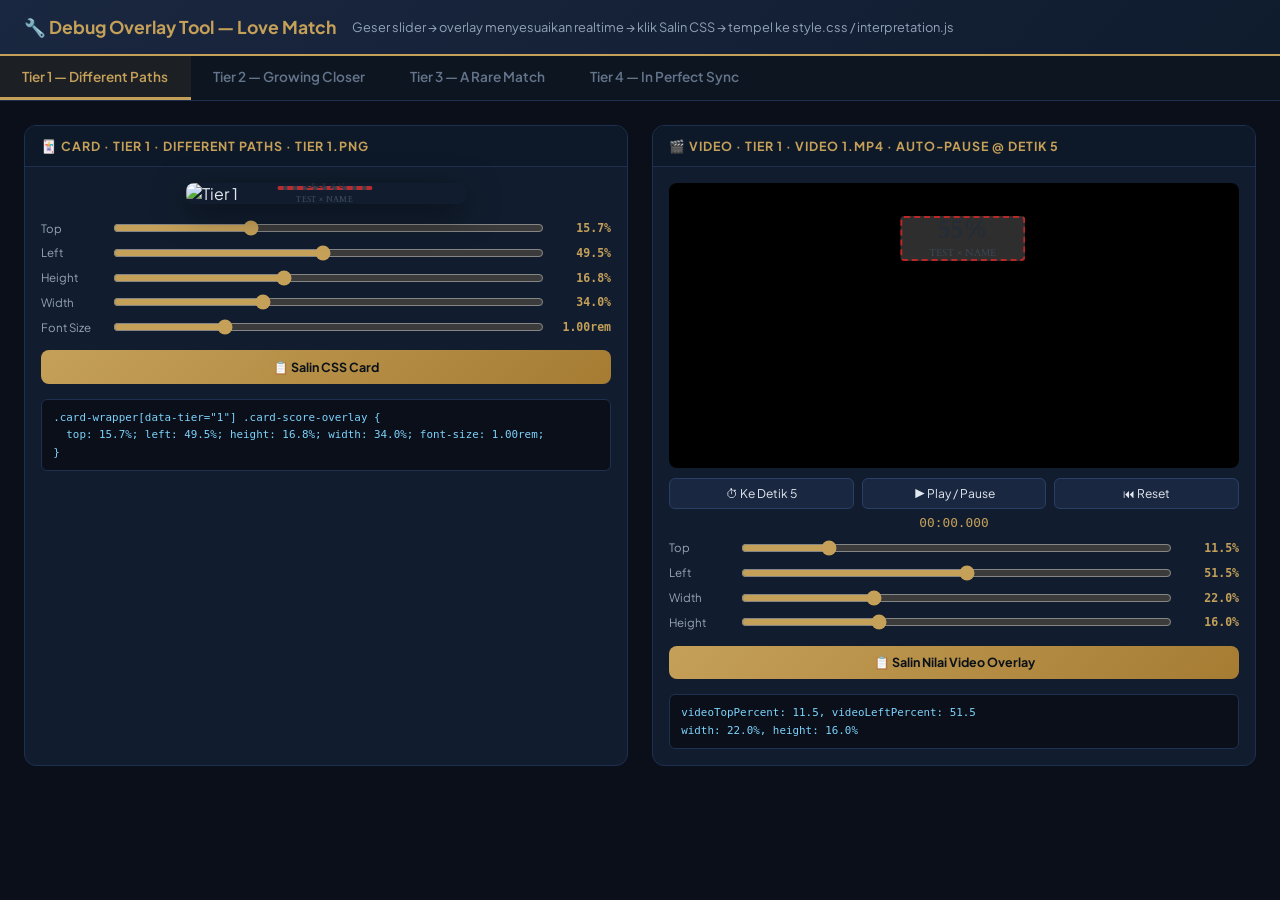
==== debug.html @ 2c143a5b "height" ====
<!DOCTYPE html>
<html lang="id">
<head>
  <meta charset="UTF-8">
  <meta name="viewport" content="width=device-width, initial-scale=1.0">
  <title>🔧 Debug Overlay – Love Match</title>
  <link rel="preconnect" href="https://fonts.googleapis.com">
  <link href="https://fonts.googleapis.com/css2?family=Cardo:wght@400;700&family=Plus+Jakarta+Sans:wght@400;500;600;700&display=swap" rel="stylesheet">
  <style>
    *, *::before, *::after { box-sizing: border-box; margin: 0; padding: 0; }
    body { font-family: 'Plus Jakarta Sans', sans-serif; background: #0a0f1a; color: #e2e8f0; min-height: 100vh; }

    .debug-header {
      background: linear-gradient(135deg, #1a2740, #0f1c2e);
      border-bottom: 2px solid #c5a059;
      padding: 1rem 1.5rem;
      display: flex; align-items: center; gap: 1rem;
    }
    .debug-header h1 { font-size: 1.1rem; color: #c5a059; }
    .debug-header span { font-size: 0.8rem; color: #94a3b8; }

    .tier-tabs {
      display: flex; background: #0d1520;
      border-bottom: 1px solid #1e3050; overflow-x: auto;
    }
    .tab-btn {
      padding: 0.75rem 1.4rem; background: none; border: none;
      color: #64748b; font-family: inherit; font-size: 0.85rem; font-weight: 600;
      cursor: pointer; border-bottom: 3px solid transparent; transition: all 0.2s; white-space: nowrap;
    }
    .tab-btn:hover { color: #c5a059; background: rgba(197,160,89,0.05); }
    .tab-btn.active { color: #c5a059; border-bottom-color: #c5a059; background: rgba(197,160,89,0.08); }

    .tier-panel { display: none; padding: 1.5rem; }
    .tier-panel.active { display: grid; grid-template-columns: 1fr 1fr; gap: 1.5rem; }
    @media (max-width: 900px) { .tier-panel.active { grid-template-columns: 1fr; } }

    .section-box { background: #111d2e; border: 1px solid #1e3050; border-radius: 12px; overflow: hidden; }
    .section-title {
      background: #0d1828; padding: 0.75rem 1rem;
      font-size: 0.78rem; font-weight: 700; color: #c5a059;
      text-transform: uppercase; letter-spacing: 0.08em;
      border-bottom: 1px solid #1e3050;
    }
    .section-body { padding: 1rem; }

    /* Card preview */
    .card-preview-wrap {
      position: relative; width: 100%; max-width: 280px;
      margin: 0 auto; border-radius: 8px; overflow: hidden;
      box-shadow: 0 8px 32px rgba(0,0,0,0.5);
    }
    .card-preview-wrap img { width: 100%; height: auto; display: block; }

    .card-overlay-debug {
      position: absolute; transform: translateX(-50%);
      text-align: center; font-family: 'Cardo', serif; color: #1e2836;
      z-index: 10; pointer-events: none;
      display: flex; flex-direction: column; align-items: center; justify-content: center;
      border: 2px dashed rgba(220, 38, 38, 0.8);
      background: rgba(255,255,255,0.15); border-radius: 4px;
    }
    .card-overlay-score { font-weight: 700; color: #1e2836; line-height: 1; }
    .card-overlay-names { font-weight: 600; margin-top: 0.1rem; color: #384454; letter-spacing: 0.04em; }

    /* Controls */
    .controls { margin-top: 1rem; display: flex; flex-direction: column; gap: 0.55rem; }
    .control-row { display: flex; align-items: center; gap: 0.75rem; }
    .control-row label { font-size: 0.72rem; color: #94a3b8; width: 60px; flex-shrink: 0; }
    .control-row input[type="range"] { flex: 1; accent-color: #c5a059; cursor: pointer; }
    .control-row .val { font-size: 0.72rem; font-weight: 700; color: #c5a059; width: 55px; text-align: right; font-family: monospace; }
    .copy-btn {
      width: 100%; margin-top: 0.4rem; padding: 0.55rem;
      background: linear-gradient(135deg, #c5a059, #a67c33);
      color: #0a1118; border: none; border-radius: 8px;
      font-family: inherit; font-size: 0.78rem; font-weight: 700; cursor: pointer; transition: opacity 0.2s;
    }
    .copy-btn:hover { opacity: 0.85; }
    .css-output {
      margin-top: 0.4rem; background: #0a0f1a; border: 1px solid #1e3050;
      border-radius: 6px; padding: 0.55rem 0.7rem;
      font-family: monospace; font-size: 0.68rem; color: #7dd3fc;
      white-space: pre; line-height: 1.6;
    }

    /* Video */
    .video-wrap { position: relative; background: #000; border-radius: 8px; overflow: hidden; }
    .video-wrap video { width: 100%; height: auto; display: block; }
    .video-overlay-debug {
      position: absolute; transform: translateX(-50%);
      text-align: center; font-family: 'Cardo', serif; color: #2b3542; pointer-events: none;
      border: 2px dashed rgba(220, 38, 38, 0.8);
      background: rgba(255,255,255,0.18); border-radius: 4px;
      display: flex; flex-direction: column; align-items: center; justify-content: center;
    }
    .video-overlay-score { font-size: 1.6rem; font-weight: 700; color: #232c38; line-height: 1; }
    .video-overlay-names { font-size: 0.65rem; color: #3b4756; margin-top: 0.15rem; }
    .vid-row { display: flex; gap: 0.5rem; margin-top: 0.6rem; }
    .vid-btn {
      flex: 1; padding: 0.45rem; background: #1a2740; border: 1px solid #2a3f68;
      color: #e2e8f0; border-radius: 6px; font-family: inherit; font-size: 0.75rem;
      cursor: pointer; transition: background 0.2s;
    }
    .vid-btn:hover { background: #243558; }
    .time-disp { text-align: center; font-family: monospace; font-size: 0.8rem; color: #c5a059; margin-top: 0.4rem; }
  </style>
</head>
<body>

<div class="debug-header">
  <h1>🔧 Debug Overlay Tool — Love Match</h1>
  <span>Geser slider → overlay menyesuaikan realtime → klik Salin CSS → tempel ke style.css / interpretation.js</span>
</div>

<div class="tier-tabs">
  <button class="tab-btn active" onclick="switchTab(1)">Tier 1 — Different Paths</button>
  <button class="tab-btn" onclick="switchTab(2)">Tier 2 — Growing Closer</button>
  <button class="tab-btn" onclick="switchTab(3)">Tier 3 — A Rare Match</button>
  <button class="tab-btn" onclick="switchTab(4)">Tier 4 — In Perfect Sync</button>
</div>

<!-- TIER 1 -->
<div id="panel-1" class="tier-panel active">
  <div class="section-box">
    <div class="section-title">🃏 Card · Tier 1 · Different Paths · tier 1.png</div>
    <div class="section-body">
      <div class="card-preview-wrap">
        <img src="card/tier 1.png" alt="Tier 1">
        <div class="card-overlay-debug" id="co-1" style="top:15.7%;left:49.5%;height:16.8%;width:34%;font-size:1rem;">
          <div class="card-overlay-score" style="font-size:1.3em;">55%</div>
          <div class="card-overlay-names" style="font-size:0.5em;">TEST × NAME</div>
        </div>
      </div>
      <div class="controls">
        <div class="control-row"><label>Top</label><input type="range" min="0" max="50" step="0.1" value="15.7" oninput="updCard(1,'top',this.value)"><span class="val" id="c1-top">15.7%</span></div>
        <div class="control-row"><label>Left</label><input type="range" min="30" max="70" step="0.5" value="49.5" oninput="updCard(1,'left',this.value)"><span class="val" id="c1-left">49.5%</span></div>
        <div class="control-row"><label>Height</label><input type="range" min="5" max="35" step="0.1" value="16.8" oninput="updCard(1,'height',this.value)"><span class="val" id="c1-height">16.8%</span></div>
        <div class="control-row"><label>Width</label><input type="range" min="10" max="80" step="0.5" value="34" oninput="updCard(1,'width',this.value)"><span class="val" id="c1-width">34.0%</span></div>
        <div class="control-row"><label>Font Size</label><input type="range" min="0.5" max="2.5" step="0.05" value="1" oninput="updCard(1,'fontSize',this.value)"><span class="val" id="c1-fontSize">1.00rem</span></div>
        <button class="copy-btn" onclick="copyCard(1)">📋 Salin CSS Card</button>
        <div class="css-output" id="css-c1">.card-wrapper[data-tier="1"] .card-score-overlay {
  top: 15.7%; left: 49.5%; height: 16.8%; width: 34.0%; font-size: 1.00rem;
}</div>
      </div>
    </div>
  </div>
  <div class="section-box">
    <div class="section-title">🎬 Video · Tier 1 · Video 1.mp4 · auto-pause @ detik 5</div>
    <div class="section-body">
      <div class="video-wrap">
        <video id="vid-1" src="video/tier/Video 1.mp4" preload="metadata"></video>
        <div class="video-overlay-debug" id="vo-1" style="top:11.5%;left:51.5%;width:22%;height:16%;">
          <div class="video-overlay-score">55%</div>
          <div class="video-overlay-names">TEST × NAME</div>
        </div>
      </div>
      <div class="vid-row">
        <button class="vid-btn" onclick="goSec(1,5)">⏱ Ke Detik 5</button>
        <button class="vid-btn" onclick="pp(1)">▶ Play / Pause</button>
        <button class="vid-btn" onclick="goSec(1,0)">⏮ Reset</button>
      </div>
      <div class="time-disp" id="td-1">00:00.000</div>
      <div class="controls" style="margin-top:.6rem">
        <div class="control-row"><label>Top</label><input type="range" min="0" max="60" step="0.5" value="11.5" oninput="updVid(1,'top',this.value)"><span class="val" id="v1-top">11.5%</span></div>
        <div class="control-row"><label>Left</label><input type="range" min="20" max="80" step="0.5" value="51.5" oninput="updVid(1,'left',this.value)"><span class="val" id="v1-left">51.5%</span></div>
        <div class="control-row"><label>Width</label><input type="range" min="10" max="50" step="0.5" value="22" oninput="updVid(1,'width',this.value)"><span class="val" id="v1-width">22.0%</span></div>
        <div class="control-row"><label>Height</label><input type="range" min="5" max="40" step="0.5" value="16" oninput="updVid(1,'height',this.value)"><span class="val" id="v1-height">16.0%</span></div>
        <button class="copy-btn" onclick="copyVid(1)">📋 Salin Nilai Video Overlay</button>
        <div class="css-output" id="css-v1">videoTopPercent: 11.5, videoLeftPercent: 51.5
width: 22.0%, height: 16.0%</div>
      </div>
    </div>
  </div>
</div>

<!-- TIER 2 -->
<div id="panel-2" class="tier-panel">
  <div class="section-box">
    <div class="section-title">🃏 Card · Tier 2 · Growing Closer · tier 2.png</div>
    <div class="section-body">
      <div class="card-preview-wrap">
        <img src="card/tier 2.png" alt="Tier 2">
        <div class="card-overlay-debug" id="co-2" style="top:13%;left:50%;height:12.7%;width:34%;font-size:1rem;">
          <div class="card-overlay-score" style="font-size:1.3em;">67%</div>
          <div class="card-overlay-names" style="font-size:0.5em;">TEST × NAME</div>
        </div>
      </div>
      <div class="controls">
        <div class="control-row"><label>Top</label><input type="range" min="0" max="50" step="0.1" value="13" oninput="updCard(2,'top',this.value)"><span class="val" id="c2-top">13.0%</span></div>
        <div class="control-row"><label>Left</label><input type="range" min="30" max="70" step="0.5" value="50" oninput="updCard(2,'left',this.value)"><span class="val" id="c2-left">50.0%</span></div>
        <div class="control-row"><label>Height</label><input type="range" min="5" max="35" step="0.1" value="12.7" oninput="updCard(2,'height',this.value)"><span class="val" id="c2-height">12.7%</span></div>
        <div class="control-row"><label>Width</label><input type="range" min="10" max="80" step="0.5" value="34" oninput="updCard(2,'width',this.value)"><span class="val" id="c2-width">34.0%</span></div>
        <div class="control-row"><label>Font Size</label><input type="range" min="0.5" max="2.5" step="0.05" value="1" oninput="updCard(2,'fontSize',this.value)"><span class="val" id="c2-fontSize">1.00rem</span></div>
        <button class="copy-btn" onclick="copyCard(2)">📋 Salin CSS Card</button>
        <div class="css-output" id="css-c2">.card-wrapper[data-tier="2"] .card-score-overlay {
  top: 13.0%; left: 50.0%; height: 12.7%; width: 34.0%; font-size: 1.00rem;
}</div>
      </div>
    </div>
  </div>
  <div class="section-box">
    <div class="section-title">🎬 Video · Tier 2 · Video 2.mp4 · auto-pause @ detik 5</div>
    <div class="section-body">
      <div class="video-wrap">
        <video id="vid-2" src="video/tier/Video 2.mp4" preload="metadata"></video>
        <div class="video-overlay-debug" id="vo-2" style="top:13.5%;left:51.5%;width:22%;height:16%;">
          <div class="video-overlay-score">67%</div>
          <div class="video-overlay-names">TEST × NAME</div>
        </div>
      </div>
      <div class="vid-row">
        <button class="vid-btn" onclick="goSec(2,5)">⏱ Ke Detik 5</button>
        <button class="vid-btn" onclick="pp(2)">▶ Play / Pause</button>
        <button class="vid-btn" onclick="goSec(2,0)">⏮ Reset</button>
      </div>
      <div class="time-disp" id="td-2">00:00.000</div>
      <div class="controls" style="margin-top:.6rem">
        <div class="control-row"><label>Top</label><input type="range" min="0" max="60" step="0.5" value="13.5" oninput="updVid(2,'top',this.value)"><span class="val" id="v2-top">13.5%</span></div>
        <div class="control-row"><label>Left</label><input type="range" min="20" max="80" step="0.5" value="51.5" oninput="updVid(2,'left',this.value)"><span class="val" id="v2-left">51.5%</span></div>
        <div class="control-row"><label>Width</label><input type="range" min="10" max="50" step="0.5" value="22" oninput="updVid(2,'width',this.value)"><span class="val" id="v2-width">22.0%</span></div>
        <div class="control-row"><label>Height</label><input type="range" min="5" max="40" step="0.5" value="16" oninput="updVid(2,'height',this.value)"><span class="val" id="v2-height">16.0%</span></div>
        <button class="copy-btn" onclick="copyVid(2)">📋 Salin Nilai Video Overlay</button>
        <div class="css-output" id="css-v2">videoTopPercent: 13.5, videoLeftPercent: 51.5
width: 22.0%, height: 16.0%</div>
      </div>
    </div>
  </div>
</div>

<!-- TIER 3 -->
<div id="panel-3" class="tier-panel">
  <div class="section-box">
    <div class="section-title">🃏 Card · Tier 3 · A Rare Match · tier 3.png</div>
    <div class="section-body">
      <div class="card-preview-wrap">
        <img src="card/tier 3.png" alt="Tier 3">
        <div class="card-overlay-debug" id="co-3" style="top:7.1%;left:63%;height:14.5%;width:34%;font-size:1rem;">
          <div class="card-overlay-score" style="font-size:1.3em;">80%</div>
          <div class="card-overlay-names" style="font-size:0.5em;">TEST × NAME</div>
        </div>
      </div>
      <div class="controls">
        <div class="control-row"><label>Top</label><input type="range" min="0" max="50" step="0.1" value="7.1" oninput="updCard(3,'top',this.value)"><span class="val" id="c3-top">7.1%</span></div>
        <div class="control-row"><label>Left</label><input type="range" min="30" max="70" step="0.5" value="63" oninput="updCard(3,'left',this.value)"><span class="val" id="c3-left">63.0%</span></div>
        <div class="control-row"><label>Height</label><input type="range" min="5" max="35" step="0.1" value="14.5" oninput="updCard(3,'height',this.value)"><span class="val" id="c3-height">14.5%</span></div>
        <div class="control-row"><label>Width</label><input type="range" min="10" max="80" step="0.5" value="34" oninput="updCard(3,'width',this.value)"><span class="val" id="c3-width">34.0%</span></div>
        <div class="control-row"><label>Font Size</label><input type="range" min="0.5" max="2.5" step="0.05" value="1" oninput="updCard(3,'fontSize',this.value)"><span class="val" id="c3-fontSize">1.00rem</span></div>
        <button class="copy-btn" onclick="copyCard(3)">📋 Salin CSS Card</button>
        <div class="css-output" id="css-c3">.card-wrapper[data-tier="3"] .card-score-overlay {
  top: 7.1%; left: 63.0%; height: 14.5%; width: 34.0%; font-size: 1.00rem;
}</div>
      </div>
    </div>
  </div>
  <div class="section-box">
    <div class="section-title">🎬 Video · Tier 3 · Video 3.mp4 · auto-pause @ detik 5</div>
    <div class="section-body">
      <div class="video-wrap">
        <video id="vid-3" src="video/tier/Video 3.mp4" preload="metadata"></video>
        <div class="video-overlay-debug" id="vo-3" style="top:15.5%;left:51.5%;width:22%;height:16%;">
          <div class="video-overlay-score">80%</div>
          <div class="video-overlay-names">TEST × NAME</div>
        </div>
      </div>
      <div class="vid-row">
        <button class="vid-btn" onclick="goSec(3,5)">⏱ Ke Detik 5</button>
        <button class="vid-btn" onclick="pp(3)">▶ Play / Pause</button>
        <button class="vid-btn" onclick="goSec(3,0)">⏮ Reset</button>
      </div>
      <div class="time-disp" id="td-3">00:00.000</div>
      <div class="controls" style="margin-top:.6rem">
        <div class="control-row"><label>Top</label><input type="range" min="0" max="60" step="0.5" value="15.5" oninput="updVid(3,'top',this.value)"><span class="val" id="v3-top">15.5%</span></div>
        <div class="control-row"><label>Left</label><input type="range" min="20" max="80" step="0.5" value="51.5" oninput="updVid(3,'left',this.value)"><span class="val" id="v3-left">51.5%</span></div>
        <div class="control-row"><label>Width</label><input type="range" min="10" max="50" step="0.5" value="22" oninput="updVid(3,'width',this.value)"><span class="val" id="v3-width">22.0%</span></div>
        <div class="control-row"><label>Height</label><input type="range" min="5" max="40" step="0.5" value="16" oninput="updVid(3,'height',this.value)"><span class="val" id="v3-height">16.0%</span></div>
        <button class="copy-btn" onclick="copyVid(3)">📋 Salin Nilai Video Overlay</button>
        <div class="css-output" id="css-v3">videoTopPercent: 15.5, videoLeftPercent: 51.5
width: 22.0%, height: 16.0%</div>
      </div>
    </div>
  </div>
</div>

<!-- TIER 4 -->
<div id="panel-4" class="tier-panel">
  <div class="section-box">
    <div class="section-title">🃏 Card · Tier 4 · In Perfect Sync · tier 4.png</div>
    <div class="section-body">
      <div class="card-preview-wrap">
        <img src="card/tier 4.png" alt="Tier 4">
        <div class="card-overlay-debug" id="co-4" style="top:8.5%;left:50%;height:15.5%;width:34%;font-size:1rem;">
          <div class="card-overlay-score" style="font-size:1.3em;">92%</div>
          <div class="card-overlay-names" style="font-size:0.5em;">TEST × NAME</div>
        </div>
      </div>
      <div class="controls">
        <div class="control-row"><label>Top</label><input type="range" min="0" max="50" step="0.1" value="8.5" oninput="updCard(4,'top',this.value)"><span class="val" id="c4-top">8.5%</span></div>
        <div class="control-row"><label>Left</label><input type="range" min="30" max="70" step="0.5" value="50" oninput="updCard(4,'left',this.value)"><span class="val" id="c4-left">50.0%</span></div>
        <div class="control-row"><label>Height</label><input type="range" min="5" max="35" step="0.1" value="15.5" oninput="updCard(4,'height',this.value)"><span class="val" id="c4-height">15.5%</span></div>
        <div class="control-row"><label>Width</label><input type="range" min="10" max="80" step="0.5" value="34" oninput="updCard(4,'width',this.value)"><span class="val" id="c4-width">34.0%</span></div>
        <div class="control-row"><label>Font Size</label><input type="range" min="0.5" max="2.5" step="0.05" value="1" oninput="updCard(4,'fontSize',this.value)"><span class="val" id="c4-fontSize">1.00rem</span></div>
        <button class="copy-btn" onclick="copyCard(4)">📋 Salin CSS Card</button>
        <div class="css-output" id="css-c4">.card-wrapper[data-tier="4"] .card-score-overlay {
  top: 8.5%; left: 50.0%; height: 15.5%; width: 34.0%; font-size: 1.00rem;
}</div>
      </div>
    </div>
  </div>
  <div class="section-box">
    <div class="section-title">🎬 Video · Tier 4 · Video 4.mp4 · auto-pause @ detik 5</div>
    <div class="section-body">
      <div class="video-wrap">
        <video id="vid-4" src="video/tier/Video 4.mp4" preload="metadata"></video>
        <div class="video-overlay-debug" id="vo-4" style="top:18%;left:51.5%;width:22%;height:16%;">
          <div class="video-overlay-score">92%</div>
          <div class="video-overlay-names">TEST × NAME</div>
        </div>
      </div>
      <div class="vid-row">
        <button class="vid-btn" onclick="goSec(4,5)">⏱ Ke Detik 5</button>
        <button class="vid-btn" onclick="pp(4)">▶ Play / Pause</button>
        <button class="vid-btn" onclick="goSec(4,0)">⏮ Reset</button>
      </div>
      <div class="time-disp" id="td-4">00:00.000</div>
      <div class="controls" style="margin-top:.6rem">
        <div class="control-row"><label>Top</label><input type="range" min="0" max="60" step="0.5" value="18" oninput="updVid(4,'top',this.value)"><span class="val" id="v4-top">18.0%</span></div>
        <div class="control-row"><label>Left</label><input type="range" min="20" max="80" step="0.5" value="51.5" oninput="updVid(4,'left',this.value)"><span class="val" id="v4-left">51.5%</span></div>
        <div class="control-row"><label>Width</label><input type="range" min="10" max="50" step="0.5" value="22" oninput="updVid(4,'width',this.value)"><span class="val" id="v4-width">22.0%</span></div>
        <div class="control-row"><label>Height</label><input type="range" min="5" max="40" step="0.5" value="16" oninput="updVid(4,'height',this.value)"><span class="val" id="v4-height">16.0%</span></div>
        <button class="copy-btn" onclick="copyVid(4)">📋 Salin Nilai Video Overlay</button>
        <div class="css-output" id="css-v4">videoTopPercent: 18.0, videoLeftPercent: 51.5
width: 22.0%, height: 16.0%</div>
      </div>
    </div>
  </div>
</div>

<script>
  // Tab switch
  function switchTab(n) {
    document.querySelectorAll('.tier-panel').forEach(p => p.classList.remove('active'));
    document.querySelectorAll('.tab-btn').forEach(b => b.classList.remove('active'));
    document.getElementById('panel-' + n).classList.add('active');
    document.querySelectorAll('.tab-btn')[n - 1].classList.add('active');
  }

  // Card state
  const cs = {
    1: {top:15.7, left:49.5, height:16.8, width:34, fontSize:1.0},
    2: {top:13.0, left:50.0, height:12.7, width:34, fontSize:1.0},
    3: {top:7.1,  left:63.0, height:14.5, width:34, fontSize:1.0},
    4: {top:8.5,  left:50.0, height:15.5, width:34, fontSize:1.0}
  };

  function updCard(t, p, v) {
    v = parseFloat(v); cs[t][p] = v;
    const el = document.getElementById('co-' + t);
    el.style.top = cs[t].top + '%';
    el.style.left = cs[t].left + '%';
    el.style.height = cs[t].height + '%';
    el.style.width = cs[t].width + '%';
    el.style.fontSize = cs[t].fontSize + 'rem';
    
    if (p === 'fontSize') {
      document.getElementById('c' + t + '-' + p).textContent = v.toFixed(2) + 'rem';
    } else {
      document.getElementById('c' + t + '-' + p).textContent = v.toFixed(1) + '%';
    }

    const s = cs[t];
    document.getElementById('css-c' + t).textContent =
      `.card-wrapper[data-tier="${t}"] .card-score-overlay {\n  top: ${s.top.toFixed(1)}%; left: ${s.left.toFixed(1)}%; height: ${s.height.toFixed(1)}%; width: ${s.width.toFixed(1)}%; font-size: ${s.fontSize.toFixed(2)}rem;\n}`;
  }

  function copyCard(t) {
    navigator.clipboard.writeText(document.getElementById('css-c' + t).textContent)
      .then(() => { event.target.textContent = '✅ Tersalin!'; setTimeout(() => event.target.textContent = '📋 Salin CSS Card', 1500); });
  }

  // Video state
  const vs = {
    1: {top:11.5, left:51.5, width:22, height:16},
    2: {top:13.5, left:51.5, width:22, height:16},
    3: {top:15.5, left:51.5, width:22, height:16},
    4: {top:18.0, left:51.5, width:22, height:16}
  };

  function updVid(t, p, v) {
    v = parseFloat(v); vs[t][p] = v;
    const el = document.getElementById('vo-' + t);
    el.style.top = vs[t].top + '%'; el.style.left = vs[t].left + '%';
    el.style.width = vs[t].width + '%'; el.style.height = vs[t].height + '%';
    document.getElementById('v' + t + '-' + p).textContent = v.toFixed(1) + '%';
    const s = vs[t];
    document.getElementById('css-v' + t).textContent =
      `videoTopPercent: ${s.top.toFixed(1)}, videoLeftPercent: ${s.left.toFixed(1)}\nwidth: ${s.width.toFixed(1)}%, height: ${s.height.toFixed(1)}%`;
  }

  function copyVid(t) {
    navigator.clipboard.writeText(document.getElementById('css-v4' ? 'css-v' + t : '').textContent || document.getElementById('css-v' + t).textContent)
      .then(() => { event.target.textContent = '✅ Tersalin!'; setTimeout(() => event.target.textContent = '📋 Salin Nilai Video Overlay', 1500); });
  }

  function goSec(t, sec) {
    const v = document.getElementById('vid-' + t);
    v.currentTime = sec; v.pause();
  }

  function pp(t) {
    const v = document.getElementById('vid-' + t);
    v.paused ? v.play() : v.pause();
  }

  function fmtTime(t) {
    const m = String(Math.floor(t / 60)).padStart(2,'0');
    const s = String(Math.floor(t % 60)).padStart(2,'0');
    const ms = String(Math.round((t % 1)*1000)).padStart(3,'0');
    return `${m}:${s}.${ms}`;
  }

  [1,2,3,4].forEach(t => {
    const v = document.getElementById('vid-' + t);
    v.addEventListener('timeupdate', () => { document.getElementById('td-' + t).textContent = fmtTime(v.currentTime); });
    v.addEventListener('loadedmetadata', () => goSec(t, 5));
  });
</script>
</body>
</html>
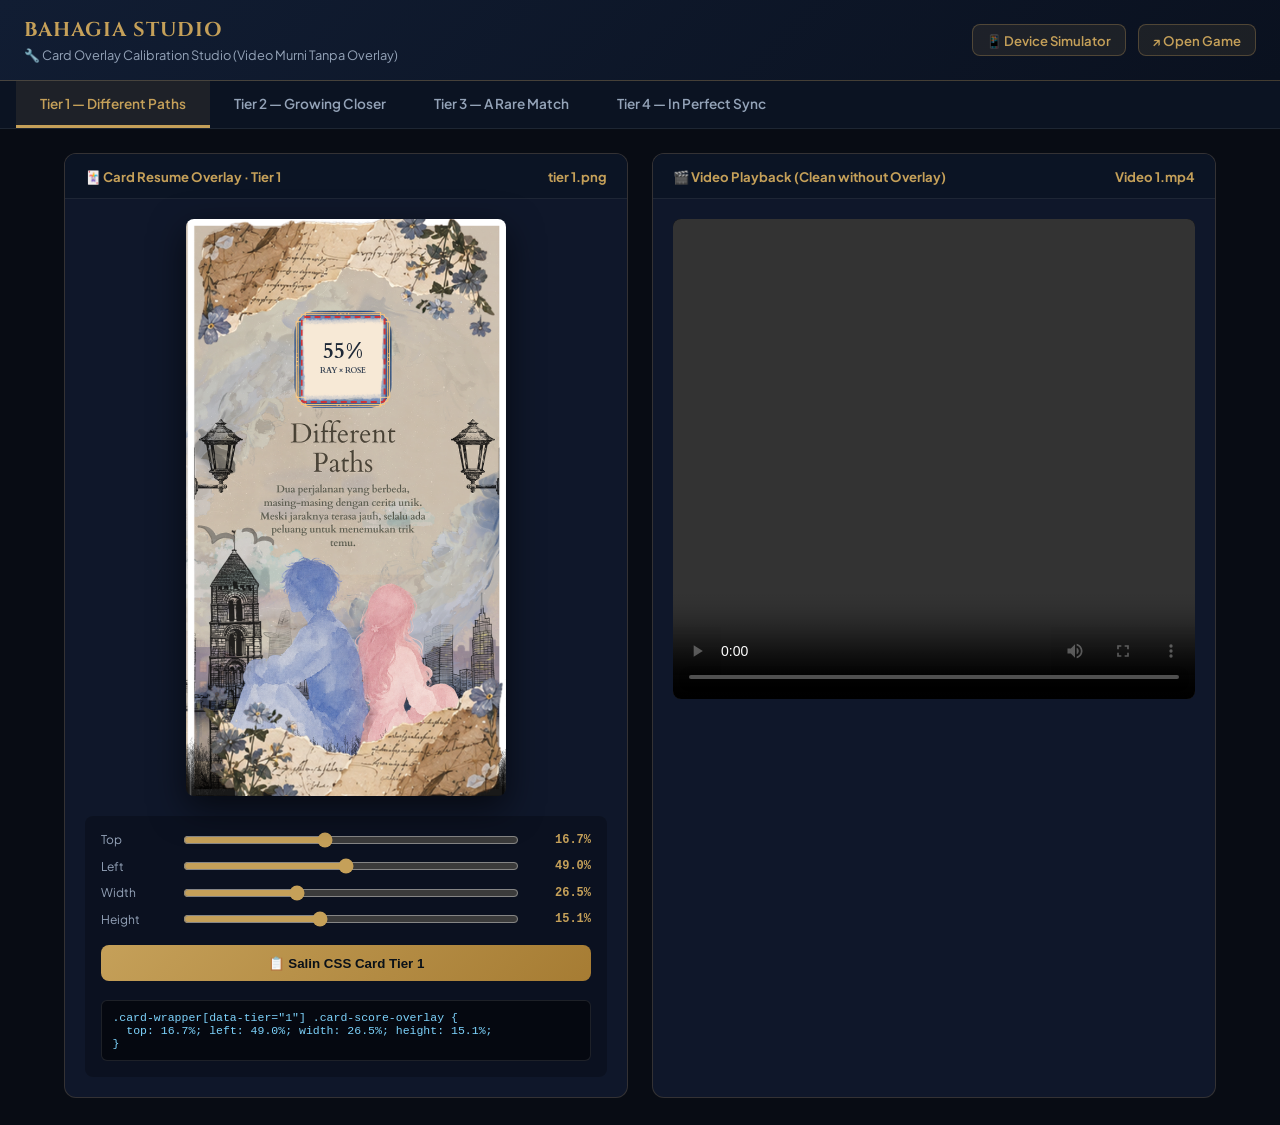
==== commit d55307b5: "hapus overlay video" ====
--- a/debug.html
+++ b/debug.html
@@ -1,428 +1,519 @@
 <!DOCTYPE html>
 <html lang="id">
+
 <head>
   <meta charset="UTF-8">
   <meta name="viewport" content="width=device-width, initial-scale=1.0">
-  <title>🔧 Debug Overlay – Love Match</title>
+  <title>🔧 Debug & Calibration Studio – Love Match Card Overlay</title>
   <link rel="preconnect" href="https://fonts.googleapis.com">
-  <link href="https://fonts.googleapis.com/css2?family=Cardo:wght@400;700&family=Plus+Jakarta+Sans:wght@400;500;600;700&display=swap" rel="stylesheet">
+  <link rel="preconnect" href="https://fonts.gstatic.com" crossorigin>
+  <link
+    href="https://fonts.googleapis.com/css2?family=Cardo:wght@400;700&family=Cinzel:wght@600;700&family=Plus+Jakarta+Sans:wght@400;500;600;700&display=swap"
+    rel="stylesheet">
   <style>
-    *, *::before, *::after { box-sizing: border-box; margin: 0; padding: 0; }
-    body { font-family: 'Plus Jakarta Sans', sans-serif; background: #0a0f1a; color: #e2e8f0; min-height: 100vh; }
+    :root {
+      --bg-dark: #080c14;
+      --bg-card: #0f172a;
+      --accent-gold: #c5a059;
+      --border-gold: rgba(197, 160, 89, 0.3);
+      --text-light: #f8fafc;
+      --text-muted: #94a3b8;
+      --radius-md: 12px;
+      --radius-sm: 8px;
+    }
+
+    *,
+    *::before,
+    *::after {
+      box-sizing: border-box;
+      margin: 0;
+      padding: 0;
+    }
+
+    body {
+      font-family: 'Plus Jakarta Sans', sans-serif;
+      background-color: var(--bg-dark);
+      color: var(--text-light);
+      min-height: 100vh;
+      display: flex;
+      flex-direction: column;
+    }
 
     .debug-header {
-      background: linear-gradient(135deg, #1a2740, #0f1c2e);
-      border-bottom: 2px solid #c5a059;
+      background: linear-gradient(135deg, #111d33, #0a111f);
+      border-bottom: 1px solid var(--border-gold);
       padding: 1rem 1.5rem;
-      display: flex; align-items: center; gap: 1rem;
-    }
-    .debug-header h1 { font-size: 1.1rem; color: #c5a059; }
-    .debug-header span { font-size: 0.8rem; color: #94a3b8; }
+      display: flex;
+      align-items: center;
+      justify-content: space-between;
+      flex-wrap: wrap;
+      gap: 1rem;
+      box-shadow: 0 4px 20px rgba(0, 0, 0, 0.5);
+    }
+
+    .brand-title {
+      font-family: 'Cinzel', serif;
+      font-size: 1.25rem;
+      color: var(--accent-gold);
+      letter-spacing: 0.05em;
+    }
+
+    .header-links {
+      display: flex;
+      gap: 0.75rem;
+    }
+
+    .nav-link {
+      color: var(--accent-gold);
+      text-decoration: none;
+      font-size: 0.82rem;
+      font-weight: 600;
+      padding: 0.4rem 0.85rem;
+      border: 1px solid var(--border-gold);
+      border-radius: var(--radius-sm);
+      background: rgba(197, 160, 89, 0.1);
+    }
 
     .tier-tabs {
-      display: flex; background: #0d1520;
-      border-bottom: 1px solid #1e3050; overflow-x: auto;
-    }
+      display: flex;
+      background: #0b1322;
+      border-bottom: 1px solid rgba(255, 255, 255, 0.08);
+      overflow-x: auto;
+      padding: 0 1rem;
+    }
+
     .tab-btn {
-      padding: 0.75rem 1.4rem; background: none; border: none;
-      color: #64748b; font-family: inherit; font-size: 0.85rem; font-weight: 600;
-      cursor: pointer; border-bottom: 3px solid transparent; transition: all 0.2s; white-space: nowrap;
-    }
-    .tab-btn:hover { color: #c5a059; background: rgba(197,160,89,0.05); }
-    .tab-btn.active { color: #c5a059; border-bottom-color: #c5a059; background: rgba(197,160,89,0.08); }
-
-    .tier-panel { display: none; padding: 1.5rem; }
-    .tier-panel.active { display: grid; grid-template-columns: 1fr 1fr; gap: 1.5rem; }
-    @media (max-width: 900px) { .tier-panel.active { grid-template-columns: 1fr; } }
-
-    .section-box { background: #111d2e; border: 1px solid #1e3050; border-radius: 12px; overflow: hidden; }
+      padding: 0.85rem 1.5rem;
+      background: none;
+      border: none;
+      color: var(--text-muted);
+      font-family: inherit;
+      font-size: 0.85rem;
+      font-weight: 600;
+      cursor: pointer;
+      border-bottom: 3px solid transparent;
+      transition: all 0.2s;
+    }
+
+    .tab-btn.active {
+      color: var(--accent-gold);
+      border-bottom-color: var(--accent-gold);
+      background: rgba(197, 160, 89, 0.1);
+    }
+
+    .tier-panel {
+      display: none;
+      padding: 1.5rem;
+      max-width: 1200px;
+      margin: 0 auto;
+      width: 100%;
+    }
+
+    .tier-panel.active {
+      display: grid;
+      grid-template-columns: 1fr 1fr;
+      gap: 1.5rem;
+    }
+
+    @media (max-width: 850px) {
+      .tier-panel.active {
+        grid-template-columns: 1fr;
+      }
+    }
+
+    .section-box {
+      background: var(--bg-card);
+      border: 1px solid rgba(197, 160, 89, 0.2);
+      border-radius: var(--radius-md);
+      overflow: hidden;
+    }
+
     .section-title {
-      background: #0d1828; padding: 0.75rem 1rem;
-      font-size: 0.78rem; font-weight: 700; color: #c5a059;
-      text-transform: uppercase; letter-spacing: 0.08em;
-      border-bottom: 1px solid #1e3050;
-    }
-    .section-body { padding: 1rem; }
-
-    /* Card preview */
+      background: #0b1424;
+      padding: 0.85rem 1.25rem;
+      font-size: 0.82rem;
+      font-weight: 700;
+      color: var(--accent-gold);
+      border-bottom: 1px solid rgba(255, 255, 255, 0.08);
+      display: flex;
+      justify-content: space-between;
+    }
+
+    .section-body {
+      padding: 1.25rem;
+    }
+
     .card-preview-wrap {
-      position: relative; width: 100%; max-width: 280px;
-      margin: 0 auto; border-radius: 8px; overflow: hidden;
-      box-shadow: 0 8px 32px rgba(0,0,0,0.5);
-    }
-    .card-preview-wrap img { width: 100%; height: auto; display: block; }
+      position: relative;
+      width: 100%;
+      max-width: 320px;
+      margin: 0 auto 1.25rem auto;
+      border-radius: var(--radius-sm);
+      overflow: hidden;
+      box-shadow: 0 12px 35px rgba(0, 0, 0, 0.6);
+      aspect-ratio: 590 / 1063;
+    }
+
+    .card-preview-wrap img {
+      width: 100%;
+      height: 100%;
+      display: block;
+      object-fit: cover;
+    }
 
     .card-overlay-debug {
-      position: absolute; transform: translateX(-50%);
-      text-align: center; font-family: 'Cardo', serif; color: #1e2836;
-      z-index: 10; pointer-events: none;
-      display: flex; flex-direction: column; align-items: center; justify-content: center;
-      border: 2px dashed rgba(220, 38, 38, 0.8);
-      background: rgba(255,255,255,0.15); border-radius: 4px;
-    }
-    .card-overlay-score { font-weight: 700; color: #1e2836; line-height: 1; }
-    .card-overlay-names { font-weight: 600; margin-top: 0.1rem; color: #384454; letter-spacing: 0.04em; }
-
-    /* Controls */
-    .controls { margin-top: 1rem; display: flex; flex-direction: column; gap: 0.55rem; }
-    .control-row { display: flex; align-items: center; gap: 0.75rem; }
-    .control-row label { font-size: 0.72rem; color: #94a3b8; width: 60px; flex-shrink: 0; }
-    .control-row input[type="range"] { flex: 1; accent-color: #c5a059; cursor: pointer; }
-    .control-row .val { font-size: 0.72rem; font-weight: 700; color: #c5a059; width: 55px; text-align: right; font-family: monospace; }
+      position: absolute;
+      transform: translateX(-50%);
+      text-align: center;
+      font-family: 'Cardo', serif;
+      color: #1e2836;
+      z-index: 10;
+      pointer-events: none;
+      display: flex;
+      flex-direction: column;
+      align-items: center;
+      justify-content: center;
+      border: 2px dashed rgba(220, 38, 38, 0.85);
+      background: rgba(255, 255, 255, 0.25);
+      border-radius: 4px;
+    }
+
+    .card-overlay-score {
+      font-weight: 700;
+      color: #1e2836;
+      line-height: 1;
+    }
+
+    .card-overlay-names {
+      font-weight: 600;
+      margin-top: 0.1rem;
+      color: #384454;
+      white-space: nowrap;
+    }
+
+    .video-preview-container {
+      position: relative;
+      width: 100%;
+      background: #000;
+      border-radius: var(--radius-sm);
+      overflow: hidden;
+      aspect-ratio: 590 / 1063;
+      max-height: 480px;
+      margin: 0 auto 1.25rem auto;
+    }
+
+    .video-preview-container video {
+      width: 100%;
+      height: 100%;
+      object-fit: contain;
+      display: block;
+    }
+
+    .controls {
+      display: flex;
+      flex-direction: column;
+      gap: 0.65rem;
+      background: rgba(0, 0, 0, 0.25);
+      padding: 1rem;
+      border-radius: var(--radius-sm);
+    }
+
+    .control-row {
+      display: flex;
+      align-items: center;
+      gap: 0.75rem;
+    }
+
+    .control-row label {
+      font-size: 0.75rem;
+      color: var(--text-muted);
+      width: 70px;
+    }
+
+    .control-row input[type="range"] {
+      flex: 1;
+      accent-color: var(--accent-gold);
+    }
+
+    .control-row .val {
+      font-size: 0.75rem;
+      font-weight: 700;
+      color: var(--accent-gold);
+      width: 60px;
+      text-align: right;
+      font-family: monospace;
+    }
+
     .copy-btn {
-      width: 100%; margin-top: 0.4rem; padding: 0.55rem;
-      background: linear-gradient(135deg, #c5a059, #a67c33);
-      color: #0a1118; border: none; border-radius: 8px;
-      font-family: inherit; font-size: 0.78rem; font-weight: 700; cursor: pointer; transition: opacity 0.2s;
-    }
-    .copy-btn:hover { opacity: 0.85; }
+      width: 100%;
+      margin-top: 0.5rem;
+      padding: 0.65rem;
+      background: linear-gradient(135deg, var(--accent-gold), #a67c33);
+      color: #0a1118;
+      border: none;
+      border-radius: var(--radius-sm);
+      font-weight: 700;
+      cursor: pointer;
+    }
+
     .css-output {
-      margin-top: 0.4rem; background: #0a0f1a; border: 1px solid #1e3050;
-      border-radius: 6px; padding: 0.55rem 0.7rem;
-      font-family: monospace; font-size: 0.68rem; color: #7dd3fc;
-      white-space: pre; line-height: 1.6;
-    }
-
-    /* Video */
-    .video-wrap { position: relative; background: #000; border-radius: 8px; overflow: hidden; }
-    .video-wrap video { width: 100%; height: auto; display: block; }
-    .video-overlay-debug {
-      position: absolute; transform: translateX(-50%);
-      text-align: center; font-family: 'Cardo', serif; color: #2b3542; pointer-events: none;
-      border: 2px dashed rgba(220, 38, 38, 0.8);
-      background: rgba(255,255,255,0.18); border-radius: 4px;
-      display: flex; flex-direction: column; align-items: center; justify-content: center;
-    }
-    .video-overlay-score { font-size: 1.6rem; font-weight: 700; color: #232c38; line-height: 1; }
-    .video-overlay-names { font-size: 0.65rem; color: #3b4756; margin-top: 0.15rem; }
-    .vid-row { display: flex; gap: 0.5rem; margin-top: 0.6rem; }
+      margin-top: 0.5rem;
+      background: #050810;
+      border: 1px solid rgba(255, 255, 255, 0.1);
+      border-radius: 6px;
+      padding: 0.65rem;
+      font-family: monospace;
+      font-size: 0.72rem;
+      color: #7dd3fc;
+      white-space: pre-wrap;
+    }
+
+    .vid-btns {
+      display: flex;
+      gap: 0.5rem;
+      margin-bottom: 0.75rem;
+    }
+
     .vid-btn {
-      flex: 1; padding: 0.45rem; background: #1a2740; border: 1px solid #2a3f68;
-      color: #e2e8f0; border-radius: 6px; font-family: inherit; font-size: 0.75rem;
-      cursor: pointer; transition: background 0.2s;
-    }
-    .vid-btn:hover { background: #243558; }
-    .time-disp { text-align: center; font-family: monospace; font-size: 0.8rem; color: #c5a059; margin-top: 0.4rem; }
+      flex: 1;
+      padding: 0.5rem;
+      background: rgba(255, 255, 255, 0.08);
+      border: 1px solid rgba(255, 255, 255, 0.1);
+      color: var(--text-light);
+      border-radius: var(--radius-sm);
+      font-weight: 600;
+      cursor: pointer;
+    }
   </style>
 </head>
+
 <body>
 
-<div class="debug-header">
-  <h1>🔧 Debug Overlay Tool — Love Match</h1>
-  <span>Geser slider → overlay menyesuaikan realtime → klik Salin CSS → tempel ke style.css / interpretation.js</span>
-</div>
-
-<div class="tier-tabs">
-  <button class="tab-btn active" onclick="switchTab(1)">Tier 1 — Different Paths</button>
-  <button class="tab-btn" onclick="switchTab(2)">Tier 2 — Growing Closer</button>
-  <button class="tab-btn" onclick="switchTab(3)">Tier 3 — A Rare Match</button>
-  <button class="tab-btn" onclick="switchTab(4)">Tier 4 — In Perfect Sync</button>
-</div>
-
-<!-- TIER 1 -->
-<div id="panel-1" class="tier-panel active">
-  <div class="section-box">
-    <div class="section-title">🃏 Card · Tier 1 · Different Paths · tier 1.png</div>
-    <div class="section-body">
-      <div class="card-preview-wrap">
-        <img src="card/tier 1.png" alt="Tier 1">
-        <div class="card-overlay-debug" id="co-1" style="top:15.7%;left:49.5%;height:16.8%;width:34%;font-size:1rem;">
-          <div class="card-overlay-score" style="font-size:1.3em;">55%</div>
-          <div class="card-overlay-names" style="font-size:0.5em;">TEST × NAME</div>
-        </div>
-      </div>
-      <div class="controls">
-        <div class="control-row"><label>Top</label><input type="range" min="0" max="50" step="0.1" value="15.7" oninput="updCard(1,'top',this.value)"><span class="val" id="c1-top">15.7%</span></div>
-        <div class="control-row"><label>Left</label><input type="range" min="30" max="70" step="0.5" value="49.5" oninput="updCard(1,'left',this.value)"><span class="val" id="c1-left">49.5%</span></div>
-        <div class="control-row"><label>Height</label><input type="range" min="5" max="35" step="0.1" value="16.8" oninput="updCard(1,'height',this.value)"><span class="val" id="c1-height">16.8%</span></div>
-        <div class="control-row"><label>Width</label><input type="range" min="10" max="80" step="0.5" value="34" oninput="updCard(1,'width',this.value)"><span class="val" id="c1-width">34.0%</span></div>
-        <div class="control-row"><label>Font Size</label><input type="range" min="0.5" max="2.5" step="0.05" value="1" oninput="updCard(1,'fontSize',this.value)"><span class="val" id="c1-fontSize">1.00rem</span></div>
-        <button class="copy-btn" onclick="copyCard(1)">📋 Salin CSS Card</button>
-        <div class="css-output" id="css-c1">.card-wrapper[data-tier="1"] .card-score-overlay {
-  top: 15.7%; left: 49.5%; height: 16.8%; width: 34.0%; font-size: 1.00rem;
+  <header class="debug-header">
+    <div>
+      <h1 class="brand-title">BAHAGIA STUDIO</h1>
+      <span style="font-size: 0.8rem; color: var(--text-muted);">🔧 Card Overlay Calibration Studio (Video Murni Tanpa Overlay)</span>
+    </div>
+    <div class="header-links">
+      <a href="simulasi.html" class="nav-link">📱 Device Simulator</a>
+      <a href="love-match/index.html" target="_blank" class="nav-link">↗ Open Game</a>
+    </div>
+  </header>
+
+  <nav class="tier-tabs">
+    <button class="tab-btn active" onclick="switchTab(1)">Tier 1 — Different Paths</button>
+    <button class="tab-btn" onclick="switchTab(2)">Tier 2 — Growing Closer</button>
+    <button class="tab-btn" onclick="switchTab(3)">Tier 3 — A Rare Match</button>
+    <button class="tab-btn" onclick="switchTab(4)">Tier 4 — In Perfect Sync</button>
+  </nav>
+
+  <!-- TIER 1 -->
+  <div id="panel-1" class="tier-panel active">
+    <div class="section-box">
+      <div class="section-title">
+        <span>🃏 Card Resume Overlay · Tier 1</span>
+        <span>tier 1.png</span>
+      </div>
+      <div class="section-body">
+        <div class="card-preview-wrap">
+          <img src="love-match/card/tier 1.png" alt="Card Tier 1">
+          <div class="card-overlay-debug" id="co-1" style="top:16.7%;left:49.0%;width:26.5%;height:15.1%;">
+            <div class="card-overlay-score" style="font-size:1.3em;">55%</div>
+            <div class="card-overlay-names" style="font-size:0.5em;">RAY × ROSE</div>
+          </div>
+        </div>
+
+        <div class="controls">
+          <div class="control-row"><label>Top</label><input type="range" min="0" max="40" step="0.1" value="16.7" oninput="updCard(1,'top',this.value)"><span class="val" id="c1-top">16.7%</span></div>
+          <div class="control-row"><label>Left</label><input type="range" min="20" max="80" step="0.1" value="49.0" oninput="updCard(1,'left',this.value)"><span class="val" id="c1-left">49.0%</span></div>
+          <div class="control-row"><label>Width</label><input type="range" min="10" max="60" step="0.1" value="26.5" oninput="updCard(1,'width',this.value)"><span class="val" id="c1-width">26.5%</span></div>
+          <div class="control-row"><label>Height</label><input type="range" min="5" max="30" step="0.1" value="15.1" oninput="updCard(1,'height',this.value)"><span class="val" id="c1-height">15.1%</span></div>
+          <button class="copy-btn" onclick="copyCard(1)">📋 Salin CSS Card Tier 1</button>
+          <div class="css-output" id="css-c1">.card-wrapper[data-tier="1"] .card-score-overlay {
+  top: 16.7%; left: 49.0%; width: 26.5%; height: 15.1%;
 }</div>
+        </div>
+      </div>
+    </div>
+
+    <div class="section-box">
+      <div class="section-title">
+        <span>🎬 Video Playback (Clean without Overlay)</span>
+        <span>Video 1.mp4</span>
+      </div>
+      <div class="section-body">
+        <div class="video-preview-container">
+          <video id="vid-1" src="love-match/video/tier/Video 1.mp4" playsinline controls></video>
+        </div>
       </div>
     </div>
   </div>
-  <div class="section-box">
-    <div class="section-title">🎬 Video · Tier 1 · Video 1.mp4 · auto-pause @ detik 5</div>
-    <div class="section-body">
-      <div class="video-wrap">
-        <video id="vid-1" src="video/tier/Video 1.mp4" preload="metadata"></video>
-        <div class="video-overlay-debug" id="vo-1" style="top:11.5%;left:51.5%;width:22%;height:16%;">
-          <div class="video-overlay-score">55%</div>
-          <div class="video-overlay-names">TEST × NAME</div>
-        </div>
-      </div>
-      <div class="vid-row">
-        <button class="vid-btn" onclick="goSec(1,5)">⏱ Ke Detik 5</button>
-        <button class="vid-btn" onclick="pp(1)">▶ Play / Pause</button>
-        <button class="vid-btn" onclick="goSec(1,0)">⏮ Reset</button>
-      </div>
-      <div class="time-disp" id="td-1">00:00.000</div>
-      <div class="controls" style="margin-top:.6rem">
-        <div class="control-row"><label>Top</label><input type="range" min="0" max="60" step="0.5" value="11.5" oninput="updVid(1,'top',this.value)"><span class="val" id="v1-top">11.5%</span></div>
-        <div class="control-row"><label>Left</label><input type="range" min="20" max="80" step="0.5" value="51.5" oninput="updVid(1,'left',this.value)"><span class="val" id="v1-left">51.5%</span></div>
-        <div class="control-row"><label>Width</label><input type="range" min="10" max="50" step="0.5" value="22" oninput="updVid(1,'width',this.value)"><span class="val" id="v1-width">22.0%</span></div>
-        <div class="control-row"><label>Height</label><input type="range" min="5" max="40" step="0.5" value="16" oninput="updVid(1,'height',this.value)"><span class="val" id="v1-height">16.0%</span></div>
-        <button class="copy-btn" onclick="copyVid(1)">📋 Salin Nilai Video Overlay</button>
-        <div class="css-output" id="css-v1">videoTopPercent: 11.5, videoLeftPercent: 51.5
-width: 22.0%, height: 16.0%</div>
+
+  <!-- TIER 2 -->
+  <div id="panel-2" class="tier-panel">
+    <div class="section-box">
+      <div class="section-title">
+        <span>🃏 Card Resume Overlay · Tier 2</span>
+        <span>tier 2.png</span>
+      </div>
+      <div class="section-body">
+        <div class="card-preview-wrap">
+          <img src="love-match/card/tier 2.png" alt="Card Tier 2">
+          <div class="card-overlay-debug" id="co-2" style="top:13.4%;left:49.5%;width:24.0%;height:12.7%;">
+            <div class="card-overlay-score" style="font-size:1.3em;">68%</div>
+            <div class="card-overlay-names" style="font-size:0.5em;">ANDI × MAYA</div>
+          </div>
+        </div>
+
+        <div class="controls">
+          <div class="control-row"><label>Top</label><input type="range" min="0" max="40" step="0.1" value="13.4" oninput="updCard(2,'top',this.value)"><span class="val" id="c2-top">13.4%</span></div>
+          <div class="control-row"><label>Left</label><input type="range" min="20" max="80" step="0.1" value="49.5" oninput="updCard(2,'left',this.value)"><span class="val" id="c2-left">49.5%</span></div>
+          <div class="control-row"><label>Width</label><input type="range" min="10" max="60" step="0.1" value="24.0" oninput="updCard(2,'width',this.value)"><span class="val" id="c2-width">24.0%</span></div>
+          <div class="control-row"><label>Height</label><input type="range" min="5" max="30" step="0.1" value="12.7" oninput="updCard(2,'height',this.value)"><span class="val" id="c2-height">12.7%</span></div>
+          <button class="copy-btn" onclick="copyCard(2)">📋 Salin CSS Card Tier 2</button>
+          <div class="css-output" id="css-c2">.card-wrapper[data-tier="2"] .card-score-overlay {
+  top: 13.4%; left: 49.5%; width: 24.0%; height: 12.7%;
+}</div>
+        </div>
+      </div>
+    </div>
+
+    <div class="section-box">
+      <div class="section-title">
+        <span>🎬 Video Playback (Clean without Overlay)</span>
+        <span>Video 2.mp4</span>
+      </div>
+      <div class="section-body">
+        <div class="video-preview-container">
+          <video id="vid-2" src="love-match/video/tier/Video 2.mp4" playsinline controls></video>
+        </div>
       </div>
     </div>
   </div>
-</div>
-
-<!-- TIER 2 -->
-<div id="panel-2" class="tier-panel">
-  <div class="section-box">
-    <div class="section-title">🃏 Card · Tier 2 · Growing Closer · tier 2.png</div>
-    <div class="section-body">
-      <div class="card-preview-wrap">
-        <img src="card/tier 2.png" alt="Tier 2">
-        <div class="card-overlay-debug" id="co-2" style="top:13%;left:50%;height:12.7%;width:34%;font-size:1rem;">
-          <div class="card-overlay-score" style="font-size:1.3em;">67%</div>
-          <div class="card-overlay-names" style="font-size:0.5em;">TEST × NAME</div>
-        </div>
-      </div>
-      <div class="controls">
-        <div class="control-row"><label>Top</label><input type="range" min="0" max="50" step="0.1" value="13" oninput="updCard(2,'top',this.value)"><span class="val" id="c2-top">13.0%</span></div>
-        <div class="control-row"><label>Left</label><input type="range" min="30" max="70" step="0.5" value="50" oninput="updCard(2,'left',this.value)"><span class="val" id="c2-left">50.0%</span></div>
-        <div class="control-row"><label>Height</label><input type="range" min="5" max="35" step="0.1" value="12.7" oninput="updCard(2,'height',this.value)"><span class="val" id="c2-height">12.7%</span></div>
-        <div class="control-row"><label>Width</label><input type="range" min="10" max="80" step="0.5" value="34" oninput="updCard(2,'width',this.value)"><span class="val" id="c2-width">34.0%</span></div>
-        <div class="control-row"><label>Font Size</label><input type="range" min="0.5" max="2.5" step="0.05" value="1" oninput="updCard(2,'fontSize',this.value)"><span class="val" id="c2-fontSize">1.00rem</span></div>
-        <button class="copy-btn" onclick="copyCard(2)">📋 Salin CSS Card</button>
-        <div class="css-output" id="css-c2">.card-wrapper[data-tier="2"] .card-score-overlay {
-  top: 13.0%; left: 50.0%; height: 12.7%; width: 34.0%; font-size: 1.00rem;
+
+  <!-- TIER 3 -->
+  <div id="panel-3" class="tier-panel">
+    <div class="section-box">
+      <div class="section-title">
+        <span>🃏 Card Resume Overlay · Tier 3</span>
+        <span>tier 3.png</span>
+      </div>
+      <div class="section-body">
+        <div class="card-preview-wrap">
+          <img src="love-match/card/tier 3.png" alt="Card Tier 3">
+          <div class="card-overlay-debug" id="co-3" style="top:7.8%;left:63.0%;width:20.5%;height:10.9%;">
+            <div class="card-overlay-score" style="font-size:1.3em;">82%</div>
+            <div class="card-overlay-names" style="font-size:0.5em;">RAY × ROSE</div>
+          </div>
+        </div>
+
+        <div class="controls">
+          <div class="control-row"><label>Top</label><input type="range" min="0" max="40" step="0.1" value="7.8" oninput="updCard(3,'top',this.value)"><span class="val" id="c3-top">7.8%</span></div>
+          <div class="control-row"><label>Left</label><input type="range" min="20" max="80" step="0.1" value="63.0" oninput="updCard(3,'left',this.value)"><span class="val" id="c3-left">63.0%</span></div>
+          <div class="control-row"><label>Width</label><input type="range" min="10" max="60" step="0.1" value="20.5" oninput="updCard(3,'width',this.value)"><span class="val" id="c3-width">20.5%</span></div>
+          <div class="control-row"><label>Height</label><input type="range" min="5" max="30" step="0.1" value="10.9" oninput="updCard(3,'height',this.value)"><span class="val" id="c3-height">10.9%</span></div>
+          <button class="copy-btn" onclick="copyCard(3)">📋 Salin CSS Card Tier 3</button>
+          <div class="css-output" id="css-c3">.card-wrapper[data-tier="3"] .card-score-overlay {
+  top: 7.8%; left: 63.0%; width: 20.5%; height: 10.9%;
 }</div>
+        </div>
+      </div>
+    </div>
+
+    <div class="section-box">
+      <div class="section-title">
+        <span>🎬 Video Playback (Clean without Overlay)</span>
+        <span>Video 3.mp4</span>
+      </div>
+      <div class="section-body">
+        <div class="video-preview-container">
+          <video id="vid-3" src="love-match/video/tier/Video 3.mp4" playsinline controls></video>
+        </div>
       </div>
     </div>
   </div>
-  <div class="section-box">
-    <div class="section-title">🎬 Video · Tier 2 · Video 2.mp4 · auto-pause @ detik 5</div>
-    <div class="section-body">
-      <div class="video-wrap">
-        <video id="vid-2" src="video/tier/Video 2.mp4" preload="metadata"></video>
-        <div class="video-overlay-debug" id="vo-2" style="top:13.5%;left:51.5%;width:22%;height:16%;">
-          <div class="video-overlay-score">67%</div>
-          <div class="video-overlay-names">TEST × NAME</div>
-        </div>
-      </div>
-      <div class="vid-row">
-        <button class="vid-btn" onclick="goSec(2,5)">⏱ Ke Detik 5</button>
-        <button class="vid-btn" onclick="pp(2)">▶ Play / Pause</button>
-        <button class="vid-btn" onclick="goSec(2,0)">⏮ Reset</button>
-      </div>
-      <div class="time-disp" id="td-2">00:00.000</div>
-      <div class="controls" style="margin-top:.6rem">
-        <div class="control-row"><label>Top</label><input type="range" min="0" max="60" step="0.5" value="13.5" oninput="updVid(2,'top',this.value)"><span class="val" id="v2-top">13.5%</span></div>
-        <div class="control-row"><label>Left</label><input type="range" min="20" max="80" step="0.5" value="51.5" oninput="updVid(2,'left',this.value)"><span class="val" id="v2-left">51.5%</span></div>
-        <div class="control-row"><label>Width</label><input type="range" min="10" max="50" step="0.5" value="22" oninput="updVid(2,'width',this.value)"><span class="val" id="v2-width">22.0%</span></div>
-        <div class="control-row"><label>Height</label><input type="range" min="5" max="40" step="0.5" value="16" oninput="updVid(2,'height',this.value)"><span class="val" id="v2-height">16.0%</span></div>
-        <button class="copy-btn" onclick="copyVid(2)">📋 Salin Nilai Video Overlay</button>
-        <div class="css-output" id="css-v2">videoTopPercent: 13.5, videoLeftPercent: 51.5
-width: 22.0%, height: 16.0%</div>
+
+  <!-- TIER 4 -->
+  <div id="panel-4" class="tier-panel">
+    <div class="section-box">
+      <div class="section-title">
+        <span>🃏 Card Resume Overlay · Tier 4</span>
+        <span>tier 4.png</span>
+      </div>
+      <div class="section-body">
+        <div class="card-preview-wrap">
+          <img src="love-match/card/tier 4.png" alt="Card Tier 4">
+          <div class="card-overlay-debug" id="co-4" style="top:9.8%;left:50.0%;width:21.0%;height:12.1%;">
+            <div class="card-overlay-score" style="font-size:1.3em;">95%</div>
+            <div class="card-overlay-names" style="font-size:0.5em;">ILHAM × NABILA</div>
+          </div>
+        </div>
+
+        <div class="controls">
+          <div class="control-row"><label>Top</label><input type="range" min="0" max="40" step="0.1" value="9.8" oninput="updCard(4,'top',this.value)"><span class="val" id="c4-top">9.8%</span></div>
+          <div class="control-row"><label>Left</label><input type="range" min="20" max="80" step="0.1" value="50.0" oninput="updCard(4,'left',this.value)"><span class="val" id="c4-left">50.0%</span></div>
+          <div class="control-row"><label>Width</label><input type="range" min="10" max="60" step="0.1" value="21.0" oninput="updCard(4,'width',this.value)"><span class="val" id="c4-width">21.0%</span></div>
+          <div class="control-row"><label>Height</label><input type="range" min="5" max="30" step="0.1" value="12.1" oninput="updCard(4,'height',this.value)"><span class="val" id="c4-height">12.1%</span></div>
+          <button class="copy-btn" onclick="copyCard(4)">📋 Salin CSS Card Tier 4</button>
+          <div class="css-output" id="css-c4">.card-wrapper[data-tier="4"] .card-score-overlay {
+  top: 9.8%; left: 50.0%; width: 21.0%; height: 12.1%;
+}</div>
+        </div>
+      </div>
+    </div>
+
+    <div class="section-box">
+      <div class="section-title">
+        <span>🎬 Video Playback (Clean without Overlay)</span>
+        <span>Video 4.mp4</span>
+      </div>
+      <div class="section-body">
+        <div class="video-preview-container">
+          <video id="vid-4" src="love-match/video/tier/Video 4.mp4" playsinline controls></video>
+        </div>
       </div>
     </div>
   </div>
-</div>
-
-<!-- TIER 3 -->
-<div id="panel-3" class="tier-panel">
-  <div class="section-box">
-    <div class="section-title">🃏 Card · Tier 3 · A Rare Match · tier 3.png</div>
-    <div class="section-body">
-      <div class="card-preview-wrap">
-        <img src="card/tier 3.png" alt="Tier 3">
-        <div class="card-overlay-debug" id="co-3" style="top:7.1%;left:63%;height:14.5%;width:34%;font-size:1rem;">
-          <div class="card-overlay-score" style="font-size:1.3em;">80%</div>
-          <div class="card-overlay-names" style="font-size:0.5em;">TEST × NAME</div>
-        </div>
-      </div>
-      <div class="controls">
-        <div class="control-row"><label>Top</label><input type="range" min="0" max="50" step="0.1" value="7.1" oninput="updCard(3,'top',this.value)"><span class="val" id="c3-top">7.1%</span></div>
-        <div class="control-row"><label>Left</label><input type="range" min="30" max="70" step="0.5" value="63" oninput="updCard(3,'left',this.value)"><span class="val" id="c3-left">63.0%</span></div>
-        <div class="control-row"><label>Height</label><input type="range" min="5" max="35" step="0.1" value="14.5" oninput="updCard(3,'height',this.value)"><span class="val" id="c3-height">14.5%</span></div>
-        <div class="control-row"><label>Width</label><input type="range" min="10" max="80" step="0.5" value="34" oninput="updCard(3,'width',this.value)"><span class="val" id="c3-width">34.0%</span></div>
-        <div class="control-row"><label>Font Size</label><input type="range" min="0.5" max="2.5" step="0.05" value="1" oninput="updCard(3,'fontSize',this.value)"><span class="val" id="c3-fontSize">1.00rem</span></div>
-        <button class="copy-btn" onclick="copyCard(3)">📋 Salin CSS Card</button>
-        <div class="css-output" id="css-c3">.card-wrapper[data-tier="3"] .card-score-overlay {
-  top: 7.1%; left: 63.0%; height: 14.5%; width: 34.0%; font-size: 1.00rem;
-}</div>
-      </div>
-    </div>
-  </div>
-  <div class="section-box">
-    <div class="section-title">🎬 Video · Tier 3 · Video 3.mp4 · auto-pause @ detik 5</div>
-    <div class="section-body">
-      <div class="video-wrap">
-        <video id="vid-3" src="video/tier/Video 3.mp4" preload="metadata"></video>
-        <div class="video-overlay-debug" id="vo-3" style="top:15.5%;left:51.5%;width:22%;height:16%;">
-          <div class="video-overlay-score">80%</div>
-          <div class="video-overlay-names">TEST × NAME</div>
-        </div>
-      </div>
-      <div class="vid-row">
-        <button class="vid-btn" onclick="goSec(3,5)">⏱ Ke Detik 5</button>
-        <button class="vid-btn" onclick="pp(3)">▶ Play / Pause</button>
-        <button class="vid-btn" onclick="goSec(3,0)">⏮ Reset</button>
-      </div>
-      <div class="time-disp" id="td-3">00:00.000</div>
-      <div class="controls" style="margin-top:.6rem">
-        <div class="control-row"><label>Top</label><input type="range" min="0" max="60" step="0.5" value="15.5" oninput="updVid(3,'top',this.value)"><span class="val" id="v3-top">15.5%</span></div>
-        <div class="control-row"><label>Left</label><input type="range" min="20" max="80" step="0.5" value="51.5" oninput="updVid(3,'left',this.value)"><span class="val" id="v3-left">51.5%</span></div>
-        <div class="control-row"><label>Width</label><input type="range" min="10" max="50" step="0.5" value="22" oninput="updVid(3,'width',this.value)"><span class="val" id="v3-width">22.0%</span></div>
-        <div class="control-row"><label>Height</label><input type="range" min="5" max="40" step="0.5" value="16" oninput="updVid(3,'height',this.value)"><span class="val" id="v3-height">16.0%</span></div>
-        <button class="copy-btn" onclick="copyVid(3)">📋 Salin Nilai Video Overlay</button>
-        <div class="css-output" id="css-v3">videoTopPercent: 15.5, videoLeftPercent: 51.5
-width: 22.0%, height: 16.0%</div>
-      </div>
-    </div>
-  </div>
-</div>
-
-<!-- TIER 4 -->
-<div id="panel-4" class="tier-panel">
-  <div class="section-box">
-    <div class="section-title">🃏 Card · Tier 4 · In Perfect Sync · tier 4.png</div>
-    <div class="section-body">
-      <div class="card-preview-wrap">
-        <img src="card/tier 4.png" alt="Tier 4">
-        <div class="card-overlay-debug" id="co-4" style="top:8.5%;left:50%;height:15.5%;width:34%;font-size:1rem;">
-          <div class="card-overlay-score" style="font-size:1.3em;">92%</div>
-          <div class="card-overlay-names" style="font-size:0.5em;">TEST × NAME</div>
-        </div>
-      </div>
-      <div class="controls">
-        <div class="control-row"><label>Top</label><input type="range" min="0" max="50" step="0.1" value="8.5" oninput="updCard(4,'top',this.value)"><span class="val" id="c4-top">8.5%</span></div>
-        <div class="control-row"><label>Left</label><input type="range" min="30" max="70" step="0.5" value="50" oninput="updCard(4,'left',this.value)"><span class="val" id="c4-left">50.0%</span></div>
-        <div class="control-row"><label>Height</label><input type="range" min="5" max="35" step="0.1" value="15.5" oninput="updCard(4,'height',this.value)"><span class="val" id="c4-height">15.5%</span></div>
-        <div class="control-row"><label>Width</label><input type="range" min="10" max="80" step="0.5" value="34" oninput="updCard(4,'width',this.value)"><span class="val" id="c4-width">34.0%</span></div>
-        <div class="control-row"><label>Font Size</label><input type="range" min="0.5" max="2.5" step="0.05" value="1" oninput="updCard(4,'fontSize',this.value)"><span class="val" id="c4-fontSize">1.00rem</span></div>
-        <button class="copy-btn" onclick="copyCard(4)">📋 Salin CSS Card</button>
-        <div class="css-output" id="css-c4">.card-wrapper[data-tier="4"] .card-score-overlay {
-  top: 8.5%; left: 50.0%; height: 15.5%; width: 34.0%; font-size: 1.00rem;
-}</div>
-      </div>
-    </div>
-  </div>
-  <div class="section-box">
-    <div class="section-title">🎬 Video · Tier 4 · Video 4.mp4 · auto-pause @ detik 5</div>
-    <div class="section-body">
-      <div class="video-wrap">
-        <video id="vid-4" src="video/tier/Video 4.mp4" preload="metadata"></video>
-        <div class="video-overlay-debug" id="vo-4" style="top:18%;left:51.5%;width:22%;height:16%;">
-          <div class="video-overlay-score">92%</div>
-          <div class="video-overlay-names">TEST × NAME</div>
-        </div>
-      </div>
-      <div class="vid-row">
-        <button class="vid-btn" onclick="goSec(4,5)">⏱ Ke Detik 5</button>
-        <button class="vid-btn" onclick="pp(4)">▶ Play / Pause</button>
-        <button class="vid-btn" onclick="goSec(4,0)">⏮ Reset</button>
-      </div>
-      <div class="time-disp" id="td-4">00:00.000</div>
-      <div class="controls" style="margin-top:.6rem">
-        <div class="control-row"><label>Top</label><input type="range" min="0" max="60" step="0.5" value="18" oninput="updVid(4,'top',this.value)"><span class="val" id="v4-top">18.0%</span></div>
-        <div class="control-row"><label>Left</label><input type="range" min="20" max="80" step="0.5" value="51.5" oninput="updVid(4,'left',this.value)"><span class="val" id="v4-left">51.5%</span></div>
-        <div class="control-row"><label>Width</label><input type="range" min="10" max="50" step="0.5" value="22" oninput="updVid(4,'width',this.value)"><span class="val" id="v4-width">22.0%</span></div>
-        <div class="control-row"><label>Height</label><input type="range" min="5" max="40" step="0.5" value="16" oninput="updVid(4,'height',this.value)"><span class="val" id="v4-height">16.0%</span></div>
-        <button class="copy-btn" onclick="copyVid(4)">📋 Salin Nilai Video Overlay</button>
-        <div class="css-output" id="css-v4">videoTopPercent: 18.0, videoLeftPercent: 51.5
-width: 22.0%, height: 16.0%</div>
-      </div>
-    </div>
-  </div>
-</div>
-
-<script>
-  // Tab switch
-  function switchTab(n) {
-    document.querySelectorAll('.tier-panel').forEach(p => p.classList.remove('active'));
-    document.querySelectorAll('.tab-btn').forEach(b => b.classList.remove('active'));
-    document.getElementById('panel-' + n).classList.add('active');
-    document.querySelectorAll('.tab-btn')[n - 1].classList.add('active');
-  }
-
-  // Card state
-  const cs = {
-    1: {top:15.7, left:49.5, height:16.8, width:34, fontSize:1.0},
-    2: {top:13.0, left:50.0, height:12.7, width:34, fontSize:1.0},
-    3: {top:7.1,  left:63.0, height:14.5, width:34, fontSize:1.0},
-    4: {top:8.5,  left:50.0, height:15.5, width:34, fontSize:1.0}
-  };
-
-  function updCard(t, p, v) {
-    v = parseFloat(v); cs[t][p] = v;
-    const el = document.getElementById('co-' + t);
-    el.style.top = cs[t].top + '%';
-    el.style.left = cs[t].left + '%';
-    el.style.height = cs[t].height + '%';
-    el.style.width = cs[t].width + '%';
-    el.style.fontSize = cs[t].fontSize + 'rem';
-    
-    if (p === 'fontSize') {
-      document.getElementById('c' + t + '-' + p).textContent = v.toFixed(2) + 'rem';
-    } else {
-      document.getElementById('c' + t + '-' + p).textContent = v.toFixed(1) + '%';
-    }
-
-    const s = cs[t];
-    document.getElementById('css-c' + t).textContent =
-      `.card-wrapper[data-tier="${t}"] .card-score-overlay {\n  top: ${s.top.toFixed(1)}%; left: ${s.left.toFixed(1)}%; height: ${s.height.toFixed(1)}%; width: ${s.width.toFixed(1)}%; font-size: ${s.fontSize.toFixed(2)}rem;\n}`;
-  }
-
-  function copyCard(t) {
-    navigator.clipboard.writeText(document.getElementById('css-c' + t).textContent)
-      .then(() => { event.target.textContent = '✅ Tersalin!'; setTimeout(() => event.target.textContent = '📋 Salin CSS Card', 1500); });
-  }
-
-  // Video state
-  const vs = {
-    1: {top:11.5, left:51.5, width:22, height:16},
-    2: {top:13.5, left:51.5, width:22, height:16},
-    3: {top:15.5, left:51.5, width:22, height:16},
-    4: {top:18.0, left:51.5, width:22, height:16}
-  };
-
-  function updVid(t, p, v) {
-    v = parseFloat(v); vs[t][p] = v;
-    const el = document.getElementById('vo-' + t);
-    el.style.top = vs[t].top + '%'; el.style.left = vs[t].left + '%';
-    el.style.width = vs[t].width + '%'; el.style.height = vs[t].height + '%';
-    document.getElementById('v' + t + '-' + p).textContent = v.toFixed(1) + '%';
-    const s = vs[t];
-    document.getElementById('css-v' + t).textContent =
-      `videoTopPercent: ${s.top.toFixed(1)}, videoLeftPercent: ${s.left.toFixed(1)}\nwidth: ${s.width.toFixed(1)}%, height: ${s.height.toFixed(1)}%`;
-  }
-
-  function copyVid(t) {
-    navigator.clipboard.writeText(document.getElementById('css-v4' ? 'css-v' + t : '').textContent || document.getElementById('css-v' + t).textContent)
-      .then(() => { event.target.textContent = '✅ Tersalin!'; setTimeout(() => event.target.textContent = '📋 Salin Nilai Video Overlay', 1500); });
-  }
-
-  function goSec(t, sec) {
-    const v = document.getElementById('vid-' + t);
-    v.currentTime = sec; v.pause();
-  }
-
-  function pp(t) {
-    const v = document.getElementById('vid-' + t);
-    v.paused ? v.play() : v.pause();
-  }
-
-  function fmtTime(t) {
-    const m = String(Math.floor(t / 60)).padStart(2,'0');
-    const s = String(Math.floor(t % 60)).padStart(2,'0');
-    const ms = String(Math.round((t % 1)*1000)).padStart(3,'0');
-    return `${m}:${s}.${ms}`;
-  }
-
-  [1,2,3,4].forEach(t => {
-    const v = document.getElementById('vid-' + t);
-    v.addEventListener('timeupdate', () => { document.getElementById('td-' + t).textContent = fmtTime(v.currentTime); });
-    v.addEventListener('loadedmetadata', () => goSec(t, 5));
-  });
-</script>
+
+  <script>
+    function switchTab(n) {
+      document.querySelectorAll('.tier-panel').forEach(p => p.classList.remove('active'));
+      document.querySelectorAll('.tab-btn').forEach(b => b.classList.remove('active'));
+      document.getElementById('panel-' + n).classList.add('active');
+      document.querySelectorAll('.tab-btn')[n - 1].classList.add('active');
+    }
+
+    const cardState = {
+      1: { top: 16.7, left: 49.0, width: 26.5, height: 15.1 },
+      2: { top: 13.4, left: 49.5, width: 24.0, height: 12.7 },
+      3: { top: 7.8, left: 63.0, width: 20.5, height: 10.9 },
+      4: { top: 9.8, left: 50.0, width: 21.0, height: 12.1 }
+    };
+
+    function updCard(t, prop, val) {
+      val = parseFloat(val);
+      cardState[t][prop] = val;
+      const el = document.getElementById('co-' + t);
+      el.style.top = cardState[t].top + '%';
+      el.style.left = cardState[t].left + '%';
+      el.style.width = cardState[t].width + '%';
+      el.style.height = cardState[t].height + '%';
+
+      document.getElementById('c' + t + '-' + prop).textContent = val.toFixed(1) + '%';
+      const s = cardState[t];
+      document.getElementById('css-c' + t).textContent =
+        `.card-wrapper[data-tier="${t}"] .card-score-overlay {\n  top: ${s.top.toFixed(1)}%; left: ${s.left.toFixed(1)}%; width: ${s.width.toFixed(1)}%; height: ${s.height.toFixed(1)}%;\n}`;
+    }
+
+    function copyCard(t) {
+      navigator.clipboard.writeText(document.getElementById('css-c' + t).textContent)
+        .then(() => {
+          const btn = event.target;
+          btn.textContent = '✅ Tersalin!';
+          setTimeout(() => btn.textContent = '📋 Salin CSS Card Tier ' + t, 1500);
+        });
+    }
+  </script>
 </body>
+
 </html>
